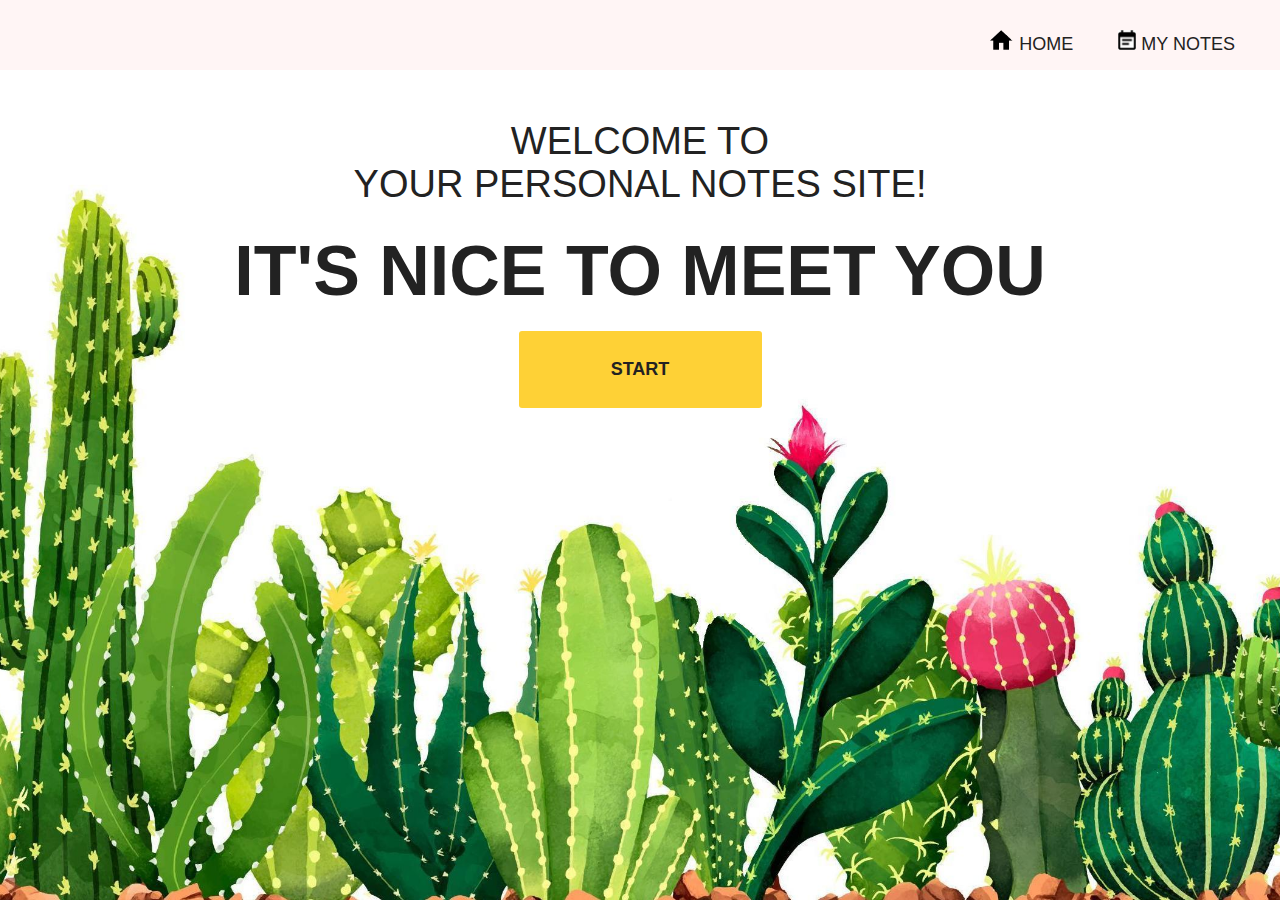
==== src/main/resources/public/index.html @ ddb73d53 "first commit" ====
<DOCTYPE <!DOCTYPE html>
<html lang="en">

<head>
    <meta charset="utf-8" />
    <title>Home</title>
    <link rel="stylesheet" type="text/css" media="screen" href="css/main.css" />
</head>

<body>
<header>
    <div class="heading clearfix">
        <nav>
            <ul class="menu">
                <li>
                    <a href="notes.html"><img src="img/home.png" alt="notes"></a>
                    <a href="index.html">Home</a>
                </li>
                <li>
                    <a href="notes.html"><img src="img/notes.png" alt="notes"></a>
                    <a href="notes.html">My notes</a>
                </li>
            </ul>
        </nav>
    </div>
    <div class="titles">
        <div class="first_title">
            Welcome to<br> your personal notes site!
        </div>
        <h1>
            It's nice to meet you
        </h1>
    </div>
    <form action="/signin.html" method="POST">
        <input type="submit" class="button submit" value="Start" id="joinbutton">
    </form>
    <!--<a class="button" href="signin.html">Start</a>-->
</header>
</body>

</html>
---- src/main/resources/public/css/main.css ----
body {
    font-family: Arial, Helvetica, sans-serif;
    padding: 0;
    margin: 0;
    color: #222222;
    background: url(../img/1_stones.jpg) no-repeat center top / cover;
}

.clearfix:after {
    content: '';
    display: table;
    width: 100%;
    clear: both;
}

div {
    box-sizing: border-box;
}

header {
    height: 100vh;
}

.heading {
    background: #fff5f5;
}

nav {
    float: right;
    margin-top: 30px;
    margin-bottom: 15px;
}

.menu {
    padding: 0;
    margin: 0;
    display: block;
}

.menu li {
    float: left;
    display: block;
    margin-right: 45px;
    font-size: 18px;
}

.menu li a {
    color: #222222;
    text-decoration: none;
    text-transform: uppercase;
}

.menu img {
    widows: 20px;
    height: 20px;
}

.titles {
    text-transform: uppercase;
    text-align: center;
}

.first_title {
    margin-top: 50px;
    font-size: 38px;
}

h1 {
    margin-top: 25px;
    margin-bottom: 0;
    font-size: 70px;
}

.button {
    background: #fed136;
    color: #222222;
    border-radius: 3px;
    display: block;
    width: 243px;
    padding: 28px 0;
    margin: 0 auto;
    text-decoration: none;
    text-align: center;
    text-transform: uppercase;
    font-weight: bold;
    font-size: 18px;
    margin-top: 35px;
}

.button:active {
    background: #efb724;
}

.submit {
    margin-top: 20px;
    margin-bottom: 20px;
    outline: none;
    border: none;
}
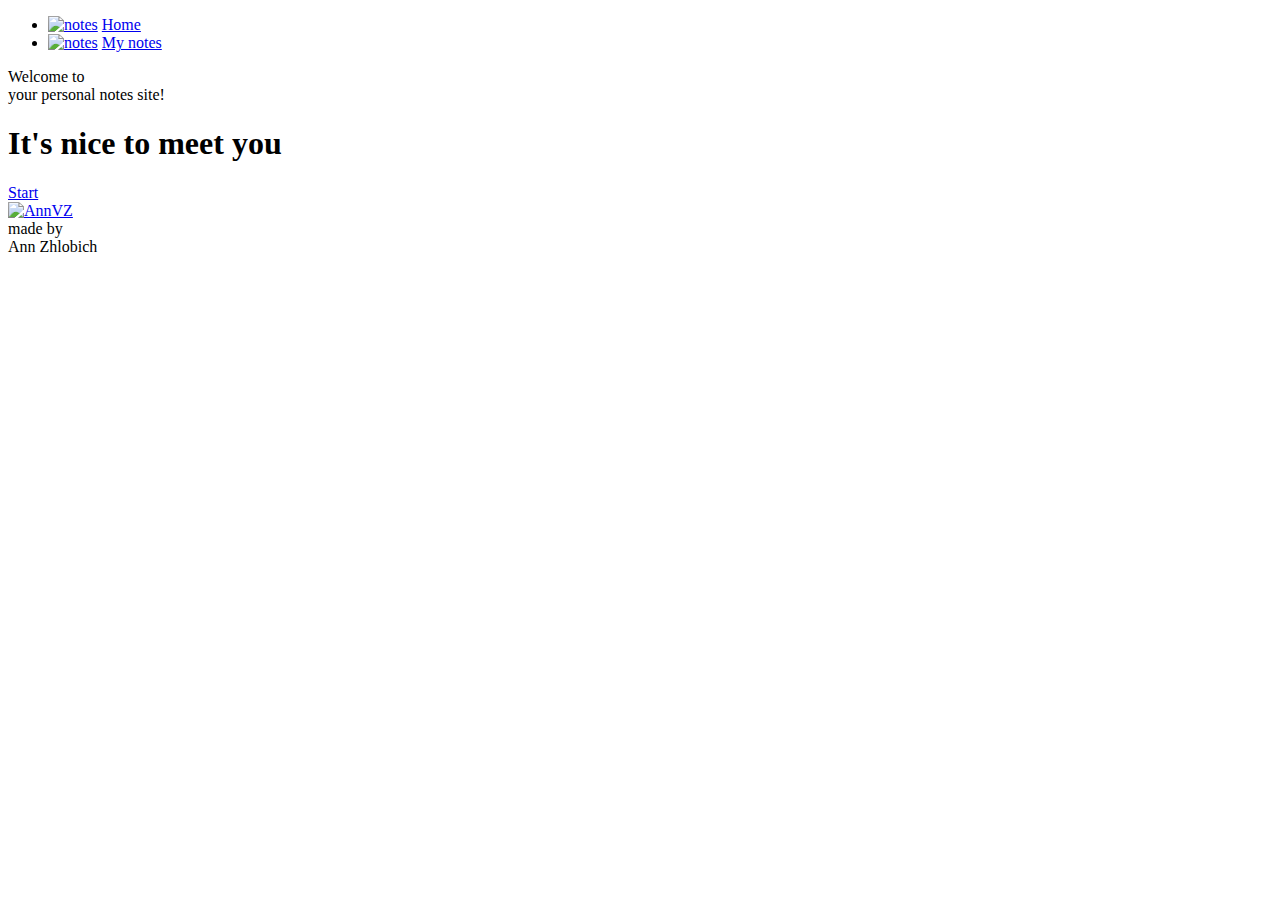
==== commit 360681c9: "pass no ajax commit" ====
--- a/src/main/resources/public/index.html
+++ b/src/main/resources/public/index.html
@@ -1,41 +1,43 @@
-<DOCTYPE <!DOCTYPE html>
+<!DOCTYPE html>
 <html lang="en">
 
 <head>
     <meta charset="utf-8" />
     <title>Home</title>
-    <link rel="stylesheet" type="text/css" media="screen" href="css/main.css" />
+    <link rel="stylesheet" type="text/css" media="screen" href="/css/main.css" />
 </head>
 
 <body>
-<header>
-    <div class="heading clearfix">
+    <header class="heading clearfix">
         <nav>
             <ul class="menu">
                 <li>
-                    <a href="notes.html"><img src="img/home.png" alt="notes"></a>
-                    <a href="index.html">Home</a>
+                    <a href="/index"><img src="/img/home.png" alt="notes"></a>
+                    <a href="/index">Home</a>
                 </li>
                 <li>
-                    <a href="notes.html"><img src="img/notes.png" alt="notes"></a>
-                    <a href="notes.html">My notes</a>
+                    <a href="/notes_new"><img src="/img/notes.png" alt="notes"></a>
+                    <a href="/notes_new">My notes</a>
                 </li>
             </ul>
         </nav>
-    </div>
-    <div class="titles">
-        <div class="first_title">
-            Welcome to<br> your personal notes site!
+    </header>
+
+    <section class="start_titles">
+        <div class="welcome_title">
+            Welcome to<br>your personal notes site!
         </div>
         <h1>
             It's nice to meet you
         </h1>
-    </div>
-    <form action="/signin.html" method="POST">
-        <input type="submit" class="button submit" value="Start" id="joinbutton">
-    </form>
-    <!--<a class="button" href="signin.html">Start</a>-->
-</header>
+        <a href="/login" class="button start_button">Start</a>
+    </section>
+
+    <footer>
+        <a href="https://github.com/AnnVZ"><img src="/img/github_icon.png" alt="AnnVZ" title="AnnVZ" class="github"></a>
+        <br>made by <br>
+        Ann Zhlobich  <br>
+    </footer>
 </body>
 
 </html>